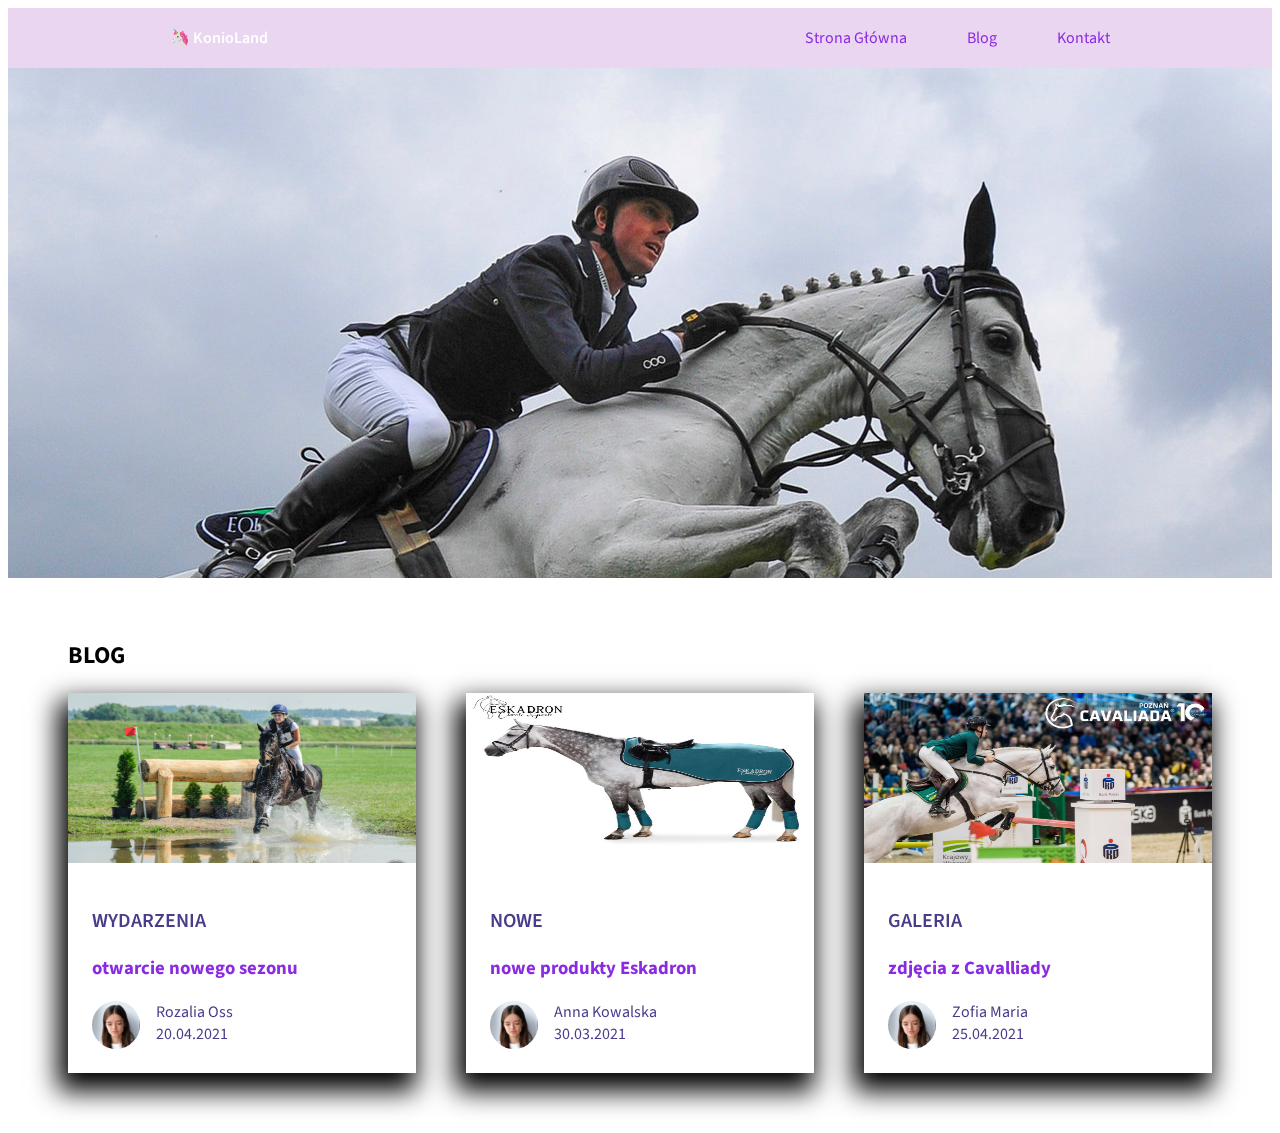
==== index.html @ efa59999 "wszystko" ====
<!-- <!DOCTYPE html> wykrzykink plus tab rozpoczecie -->
<html lang="pl">

<head>
    <meta charset="UTF-8">
    <meta http-equiv="X-UA-Compatible" content="IE=edge">
    <meta name="viewport" content="width=device-width, initial-scale=1.0">
    <title>blog</title>
    <link rel="preconnect" href="https://fonts.gstatic.com">
    <link
        href="https://fonts.googleapis.com/css2?family=Source+Sans+Pro:ital,wght@0,200;0,300;0,400;0,600;1,200;1,300;1,400&display=swap"
        rel="stylesheet">
    <link rel="stylesheet" href="style.css">
</head>

<body>
    <!-- navigacja cały ten pasek linkowanie stron -->
    <nav>

        <div class="wrap">

            <div class="logo">🦄 KonioLand</div>

            <div class="itemwrap">

                <a href="">

                    <div class="item">Strona Główna</div>
                </a>
                <a href="">

                    <div class="item">Blog</div>
                </a> <a href="">

                    <div class="item">Kontakt</div>
                </a>
            </div>
        </div>

    </nav>

    <!-- głowny obrazek -->
    <header></header>
    <!-- blog -->
    <main>
        <h2>BLOG</h2>
        <div class="postlist">
            <a href="">
                <article>
                    <img src="wkkw.jpg" alt="podkowa">
                    <div class="text">
                        <p class="category">WYDARZENIA</p>
                        <h3>otwarcie nowego sezonu</h3>
                        <div class="author">
                            <img src="user.jpg" alt="Rozalia Oss">
                            <div class="autortext">
                                <p>Rozalia Oss</p>
                                <p>20.04.2021</p>
                            </div>
                        </div>
                    </div>
                </article>

            </a>
            <a href="">
                <article>
                    <img src="esk.jpg" alt="podkowa">
                    <div class="text">
                        <p class="category">NOWE</p>
                        <h3> nowe produkty Eskadron </h3>
                        <div class="author">
                            <img src="user.jpg" alt="Rozalia Oss">
                            <div class="autortext">
                                <p>Anna Kowalska</p>
                                <p>30.03.2021</p>
                            </div>
                        </div>
                    </div>
                </article>

            </a>
            <a href="">
                <article>
                    <img src="cav.jpg" alt="podkowa">
                    <div class="text">
                        <p class="category">GALERIA</p>
                        <h3>zdjęcia z Cavalliady</h3>
                        <div class="author">
                            <img src="user.jpg" alt="Rozalia Oss">
                            <div class="autortext">
                                <p>Zofia Maria</p>
                                <p>25.04.2021</p>
                            </div>
                        </div>
                    </div>
                </article>

            </a>
        </div>
    </main>

</body>

</html>
---- style.css ----
nav{
    width: 100%; /*pasek u góry szerokosc  oraz inne parapmetry (navigacja)*/
    background-color: rgba(228, 202, 235, 0.767);
    height: 60px;
    color: white;
font-weight: 400;
backdrop-filter: saturate(180%) blur(20px); /* rozmycie paska */
position: sticky;   /*przyklejenie paska u góry */
top: 0; /* przyczpiamy do zerowego px pozycjonowanie na stronie*/
}

a{
color: blueviolet;
text-decoration:none;

}

.wrap{
    max-width: 1000px;
    margin: 0 auto; /*maeginesy*/
    display: flex; /*ustawia elemety bok siebie*/
    justify-content: space-between; /*to robi odstep miedzy logiem a reszta*/

}

.itemwrap{

    display: flex ;
line-height: 60px;

}
@media(max-width:500px){
    .itemwrap{
        display:none;
    }
}

.item{
    /* padding margines wewnętrzny */
    padding:0 30px; 
}

.logo{
    padding: 0 30px;
    line-height: 60px;
    font-weight: 600;
}

.body{
    /* margin to margines zewnetrzny */
    margin:0;
    padding: 0;

}
*{
    font-family: 'Source Sans Pro', sans-serif;
}

/* wtawianie obrazu*/
/* jak jest class to ktopka jak element to bez */

header{
    width: 100%;
    height: 510px;
    background-image: url(skoki.jpg);
    background-position:top;
}

/* BLOG */

main{
    max-width: 1500px;
    margin: 60px;
}

.postlist{
    display: grid; /*wyświetlaj w siatce*/
    grid-template-columns: repeat(3,1fr);/*definicja kolumn*/
    grid-gap:50px;

    @media(max-width:700px) and (min-width:500px){}
        .postlist{
            grid-template-columns: repeat(2,1fr);


}

@media(max-width:500px){
    .postlist{
        grid-template-columns: repeat(1,1fr);
    }
}

article>img{
    width: 100%;
    height: 170px;
}

article{
    box-shadow:-5px 13px 25px 5px #000000;
}

.text>.category{
color:darkslateblue;
font-weight: 600;
text-align: left;
font-size: 20px;
    
}

.text>h3{
    color: blueviolet;
    text-align:left;
    margin: 8px 0 20px;
}

.autortext>p{
    color:darkslateblue;
    margin: 0;
}

.author{
    display: flex;
}

.author>img{
    width: 48px;
    height: 48px;
    border-radius: 50%;
    margin-right: 16px;
}

.text{
    padding: 24px;
}


main>h2{
    text-align: center;
    color: darkslateblue;
}
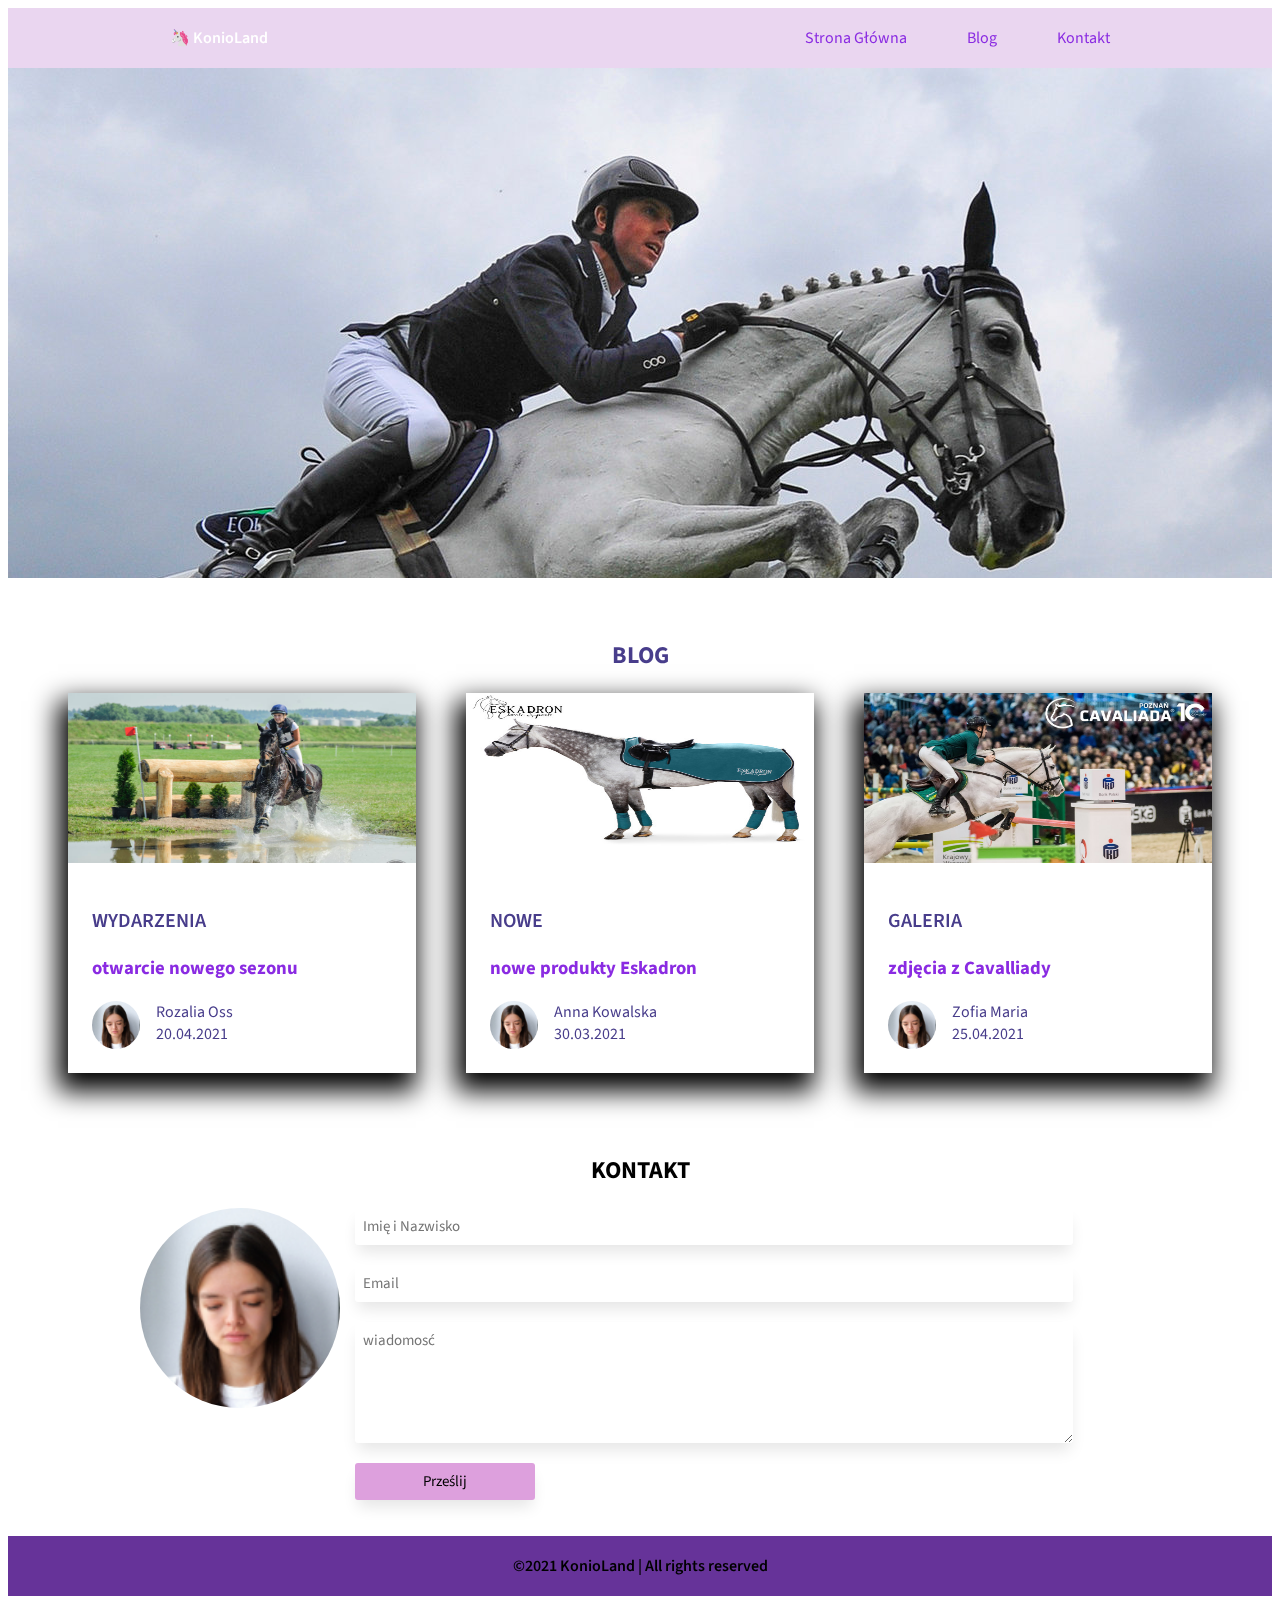
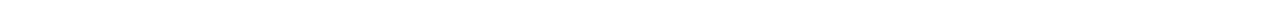
==== commit d8e8ee5d: "blog" ====
--- a/index.html
+++ b/index.html
@@ -27,10 +27,10 @@
 
                     <div class="item">Strona Główna</div>
                 </a>
-                <a href="">
+                <a href="#blog">
 
                     <div class="item">Blog</div>
-                </a> <a href="">
+                </a> <a href="#kontakt">
 
                     <div class="item">Kontakt</div>
                 </a>
@@ -45,7 +45,7 @@
     <main>
         <h2>BLOG</h2>
         <div class="postlist">
-            <a href="">
+            <a href="wydarzenia.html">
                 <article>
                     <img src="wkkw.jpg" alt="podkowa">
                     <div class="text">
@@ -62,7 +62,7 @@
                 </article>
 
             </a>
-            <a href="">
+            <a href="nowe.html">
                 <article>
                     <img src="esk.jpg" alt="podkowa">
                     <div class="text">
@@ -79,7 +79,7 @@
                 </article>
 
             </a>
-            <a href="">
+            <a href="galeria.html">
                 <article>
                     <img src="cav.jpg" alt="podkowa">
                     <div class="text">
@@ -97,8 +97,24 @@
 
             </a>
         </div>
-    </main>
+    </main id="blog">
+    <!-- sekcja kontaktowa -->
 
+    <section id="kontakt">
+
+        <h2>KONTAKT</h2>
+        <img src="user.jpg" alt="Anna Kowalska">
+        <form action="">
+            <Input type="text" placeholder="Imię i Nazwisko">
+            <Input type="email" placeholder="Email">
+            <textarea name="" id="" cols="30" rows="5" placeholder="wiadomosć"></textarea>
+            <input type="submit" value="Prześlij">
+        </form>
+
+    </section>
+
+    <!-- stopka & to jest to co c w kołku -->
+    <footer>&copy;2021 KonioLand | All rights reserved </footer>
 </body>
 
-</html>+</html> --- a/style.css
+++ b/style.css
@@ -77,12 +77,12 @@
     display: grid; /*wyświetlaj w siatce*/
     grid-template-columns: repeat(3,1fr);/*definicja kolumn*/
     grid-gap:50px;
-
-    @media(max-width:700px) and (min-width:500px){}
+}
+    @media(max-width:700px) and (min-width:500px){
         .postlist{
             grid-template-columns: repeat(2,1fr);
 
-
+        }
 }
 
 @media(max-width:500px){
@@ -139,3 +139,106 @@
     text-align: center;
     color: darkslateblue;
 }
+
+/* sekcja kontaktowa */
+
+section{
+    max-width: 1000px;
+    margin: 0 auto;
+    display: flex;
+    flex-wrap: wrap; /*pozwala na przenienienie nastpebij linijki*/
+}
+
+section>h2{
+    text-align: center;
+    width: 100%;
+}
+
+section>img{
+    border-radius: 50%;
+    height: 200px;
+    width: 200px;
+    margin-right: 15px;
+}
+
+@media(max-width:600px){
+    section>img{
+        margin: 0 auto 50px;
+    }
+}
+
+section>form{
+width: calc(100%-215px);
+}
+
+@media(max-width:600px){
+    section>form{
+            width:100%
+        }
+
+}
+
+form>input{
+    width: 100%;
+    border: none;
+    box-shadow: 0 10px 15px -3px #0000001a;
+    margin-bottom: 20px;
+    padding: 8px;
+    font-size: 15px;
+border-radius: 3px;
+}
+
+form>textarea{
+    width: 100%;
+    border: none;
+    box-shadow: 0 10px 15px -3px #0000001a;
+    margin-bottom: 20px;
+    padding: 8px;
+    font-size: 15px;
+    border-radius: 3px;
+}
+
+form>input[type=submit]{
+    width: 25%;
+    background-color: plum;
+    font-weight: 400;
+    cursor: pointer;
+}
+
+/* stopka  */
+
+footer{
+    width: 100%;
+    height: 60px;
+    background-color: rebeccapurple;
+font-weight: 600;
+text-align: center; /*tekst w srodku*/
+line-height: 60px; /*wysokosc tesktu*/
+}
+
+
+/* podstrona wydarzenia */
+
+.text{
+    max-width: 100%;
+    margin: 0 auto ;
+}
+
+.text>img{
+    width: 50%;
+    height: 250px;
+    margin: 0 auto;
+    display: block;
+}
+
+.text>.data{
+    text-align: center;
+}
+
+.text>h1{
+    text-align: center;
+}
+
+.text>p{
+    text-align: justify;
+}